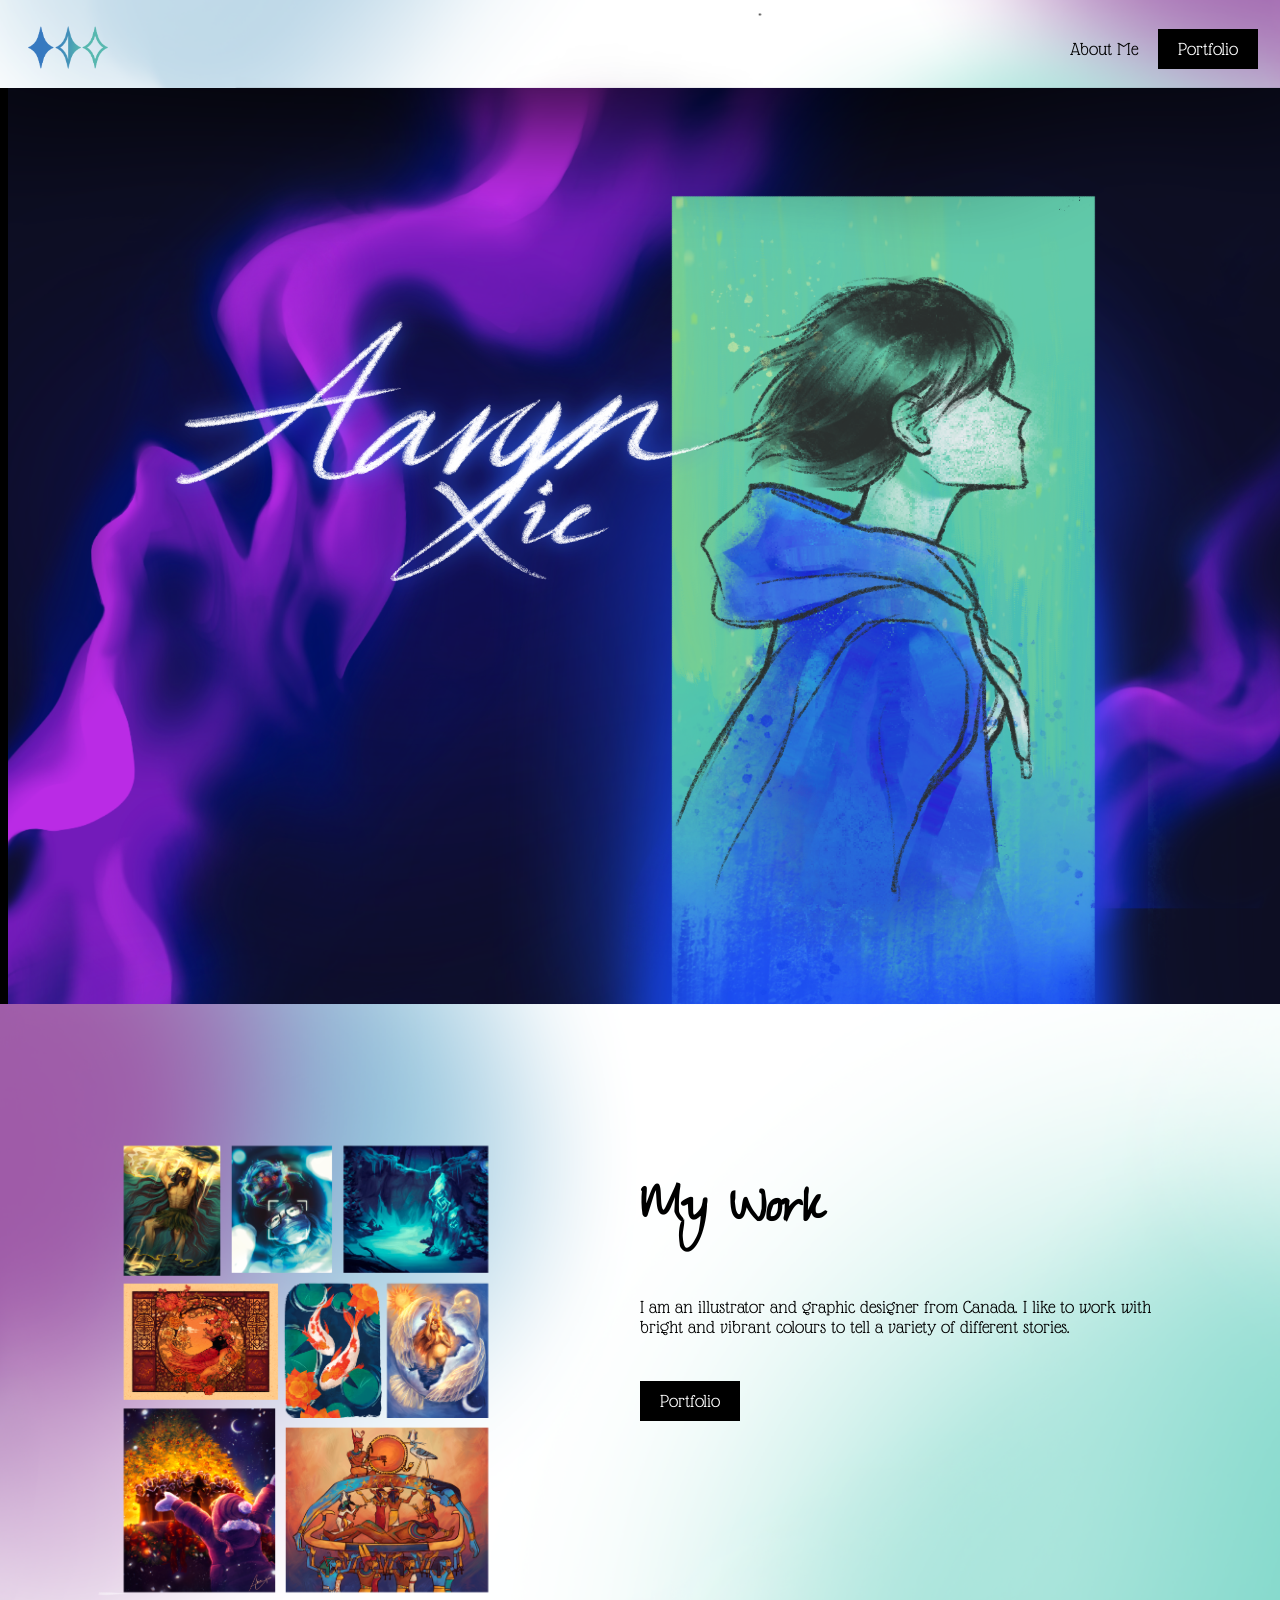
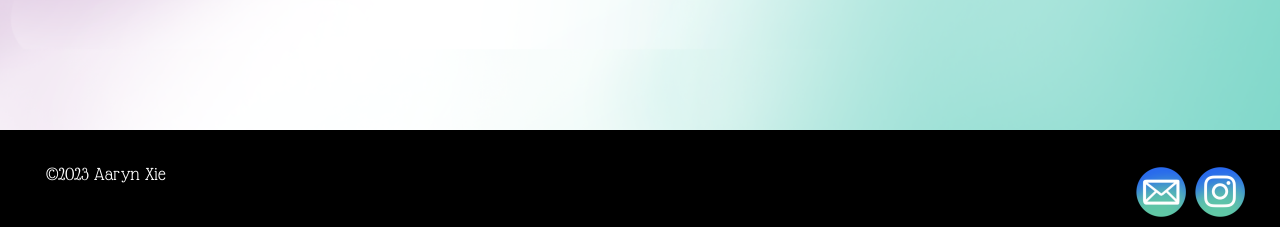
==== index.html @ 36c3794f "Update and rename home.html to index.html" ====
<!--please view at around 1200px and 500px-->
<!DOCTYPE html>
<html lang="en-ca">
    <head>
        <meta charset="UTF-8">
        <meta name="viewport" content="initial-scale=1.0, width=device-width">
        <title>Aaryn Xie</title>
        <link rel="stylesheet" href="style.css">
        <link rel="stylesheet" href="https://fonts.googleapis.com/css?family=Glass+Antiqua|Zeyada">
    </head>

    <body>
        <div class="website" id="home">
            <!--this is my header-->
            <div class="header">
                <img id="header-background" src="photos/headerbg.png"
                    alt="the header background: a white bar with colourful splashes of blue and purple">
                <a class="home-button" href="/"><img src="photos/headerhome.png"
                        alt="the home button: 3 sparkles" /></a>
                <div class="nav">
                    <ul>
                        <li><span class="aboutme"><a href="/aboutme">About Me</a></span> </li>
                        <li><span class="portfolio"><a href="/portfolio">Portfolio</a></span></li>
                    </ul>
                </div>
            </div>
            <div class="content">
                <!--this is the top section of my homescreen, displaying an image of a drawing of me and my name-->
                <div id="home-top">
                    <img id="home-background1" src="photos/home/homebg1.png"
                        alt="the top home background: a black background with swirls of purple">
                </div>
                <!--this is the bottom section of my homescreen, displaying a preview of my portfolio as well as a paragraph directing the view to my portfolio-->
                <div id="home-bottom">
                    <img id="home-background2" src="photos/home/homebg2.png"
                        alt="the bottom home background: a white background with colourful splashes of blue and purple">
                    <div id="home-bottom-content">
                        <!--the portfolio preview-->
                        <div id="home-bottom-left">
                            <img id="homeportfolio" src="photos/home/homeportfolio.png"
                                alt="a preview of my work included in my portfolio">
                        </div>
                        <!--the paragraph about my portfolio-->
                        <div id="home-bottom-right">
                            <h1 class="title" id="home-bottom-title">My Work</h1>
                            <p>I am an illustrator and graphic designer from Canada. I like to work with bright and vibrant
                                colours to tell a variety of different stories.</p>
                            <span class="portfolio"><a href="/portfolio">Portfolio</a></span>
                        </div>
                    </div>
                </div>
            </div>
            <!--this is my footer-->
            <div class="footer">
                <p>©2023 Aaryn Xie</p>
                <div class="footer-images">
                    <a href="mailto:a34xie@uwaterloo.ca"><img src="photos/email logo.png" alt="email logo"></a>
                    <a target="_blank" href="https://www.instagram.com/rynn.illust/"><img src="photos/instagram logo.png"
                            alt="instagram logo"></a>
                </div>
            </div>
        </div>
    </body>
</html>
---- style.css ----
/* elements on multiple pages */

body {
    font-family: 'Glass Antiqua', Times, serif;
    background-color: black;
    font-size: 1.2em;
}

.title {
    color: white;
    font-family: 'Zeyada', 'Lucida Handwriting', cursive;
    font-size: 3em;
}

/* make the container the same height as its child elements*/
.content {
    display: table;
}

.content>* {
    display: table;
}

/* make portfolio images bigger on hover */
.bigger {
    transition: .3s ease-in-out;
}

.bigger:hover {
    transform: scale(2.05);
}

/* header */

.header {
    width: 100%;
    height: 50px;
    padding: 20px;
    position: fixed;
    z-index: 1;
}

#header-background {
    width: 120%;
    height: 100px;
    position: absolute;
    top: -20px;
    left: -50px;
}

.home-button>img {
    width: 80px;
    height: auto;
    position: relative;
    top: -2px;
}

/* navigation bar */
.nav {
    position: absolute;
    float: right;
    right: 70px;
    top: 13%;
}

li {
    display: inline;
    position: relative;
}

.portfolio a:link,
.portfolio a:visited {
    background-color: black;
    padding: 10px 20px 10px 20px;
    text-decoration: none;
    color: white;
}

.portfolio a:hover {
    background-color: #004691;
}

.portfolio a:active {
    background-color: #0e8bc5;
}

/* make the portfolio link blue when you're on the portfolio page */
#portfolio-link a:link,
a:visited {
    background-color: #004691;
}

.aboutme a:link,
.aboutme a:visited,
.aboutme a:active {
    padding: 15px;
    text-decoration: none;
    color: black;
}

.aboutme a:hover {
    color: #004691;
}

/* make the about me link blue when you're on the about me page */
#aboutme-link a {
    color: #004691;
    font-weight: 900;
}

/* home page */

/* top half of home page */
#home-background1 {
    width: 105%;
    height: auto;
    max-height: 1500px;
    position: relative;
    z-index: -2;
}

/* bottom half of home page */
#home-bottom {
    z-index: -1;
    margin: -40px;
}

#home-bottom>img {
    position: relative;
    width: 100%;
    height: auto;
}

#home-background2 {
    z-index: -1;
    width: 100%;
    height: auto;
    min-height: 400px;
}

#home-bottom-content {
    margin-top: -45%;
}

#home-bottom-left {
    margin-left: 10%;
    width: 30%;
    height: auto;
    z-index: 1;
    float: left;
}

#homeportfolio {
    width: 100%;
    height: auto;
}

#home-bottom-right {
    width: 40%;
    height: auto;
    padding: 0 10% 10% 10%;
    position: relative;
    float: left;
}

#home-bottom-right p {
    margin-bottom: 10%;
}

#home-bottom-title {
    color: black;
}

/* about me page */

/* top half of about me page */
.aboutme-top {
    width: 100%;
    height: auto;
    position: relative;
    top: 80px;
    z-index: -1;
}

#aboutme-background1 {
    width: 105%;
    height: auto;
    max-height: 900px;
    position: relative;
    top: -100px;
}

.left-column {
    width: 50%;
    height: 80%;
    position: absolute;
    left: 0px;
    top: 0px;
}

#aboutme-profile {
    width: 80%;
    height: auto;
    position: absolute;
    top: 10%;
    left: 7%;
}

.right-column {
    width: 50%;
    height: auto;
    float: right;
    position: absolute;
    left: 50%;
    top: 0px;
    padding: 5%;
}

p.introduction {
    color: white;
    margin-left: 10%;
    max-width: 60%;
    line-height: 1.8;
}

#signature {
    width: 25%;
    height: auto;
    margin-left: 55%;
}

/* bottom half of about me page */
.aboutme-bottom {
    margin-top: -2%;
}

#aboutme-background2 {
    width: 105%;
    height: auto;
    max-height: 1300px;
}

/* table */
.education-background {
    text-align: center;
    position: relative;
    margin-top: -82%;
}

table,
th,
td {
    border: 1px solid black;
    border-collapse: collapse;
    padding: 20px;
    text-align: center;
}

table {
    width: 40%;
    height: auto;
    background-color: #bce1cc;
    margin-left: auto;
    margin-right: auto;
}

th {
    background-color: #0383c3;
    color: white;
}

tr:hover {
    background-color: #91d5c7;
}

/* form */
#contactme {
    text-align: center;
    margin-top: 5%;
}

#contact-form {
    color: white;
    width: 40%;
    height: auto;
    margin: 0 auto;
}

input[type=text],
textarea {
    width: 100%;
    padding: 2%;
    box-sizing: border-box;
    margin: 1% 0 3% 0;
    resize: vertical;
    font-family: 'Glass Antiqua', Times, serif;
    background-color: #bce1cc;
    border: none;
}

::placeholder {
    color: #004691;
    font-size: 1.2em;
}

input[type=text]:focus,
textarea:focus {
    background-color: #91d5ae;
    outline: none;
    border: none;
}

input[type=submit] {
    background-color: #2246b4;
    color: white;
    padding: 12px 20px;
    margin-top: 2%;
    border: none;
    cursor: pointer;
}

input[type=submit]:hover {
    background-color: rgb(0, 98, 173);
}

/* portfolio */

/* introduction section */
#portfolio-intro {
    position: relative;
    padding: 10%;
    color: white;
}

#portfolio-intro-left {
    width: 30%;
    height: auto;
    padding-left: 5%;
    position: relative;
    float: left;
}

#portfolio-intro-right {
    width: 60%;
    height: auto;
    position: relative;
    float: left;
    line-height: 1.8;
    padding: 2%;
}

/* world origins section */
.world-origins {
    position: relative;
    margin-right: 15%;
    padding: 2%;
    color: white;
    text-align: right;
}

.world-origins img {
    width: 25%;
    height: auto;
    margin: 1%;
}

#world-origins-right {
    position: relative;
    float: right;
    width: 30%;
}

#world-origins-right img {
    width: 100%;
    height: auto;
}

/* miscellaneous section */
.miscellaneous {
    margin: 0% 15% 15% 15%;
    text-align: center;
}

.miscellaneous img {
    margin: 1%;
}

#miscellaneous1 {
    width: 40%;
    height: auto;
}


#miscellaneous2 {
    width: 25%;
    height: auto;
}

#miscellaneous3 {
    width: 26%;
    height: auto;
}

#miscellaneous4 {
    width: 21%;
    height: auto;
}

#miscellaneous5 {
    width: 21%;
    height: auto;
}

#miscellaneous6 {
    width: 50%;
    height: auto;
}

/* footer */

.footer {
    background-color: black;
    margin: 15% 1% 1% -2%;
    padding: 0 5% 0 5%;
    color: white;
    width: 95%;
    height: 50px;
    z-index: 1;
}

.footer img {
    width: 3%;
    height: auto;
    min-width: 50px;
    min-height: 50px;
    margin: -3% 0.5% 0.5% 0.5%;
}

.footer-images {
    float: right;
    text-align: right;
    margin-top: -2%;
}

#portfolio .footer {
    margin-top: -5%;
}

/* responsive design */

@media screen and (max-width: 800px) {
    body {
        font-size: 1em;
    }

    #home-top {
        margin-top: 50px;
    }

    li {
        top: 3px;
    }

    #home-bottom-content {
        margin-top: -55%;
    }

    /* about me */
    #aboutme-background1 {
        height: 1100px;
        max-height: 1100px;
    }

    .left-column {
        width: 100%;
    }

    .right-column {
        width: 100%;
        left: 5%;
        float: none;
        top: 42%;
    }

    p.introduction {
        margin-left: 0;
        max-width: 80%;
    }

    #aboutme-background2 {
        height: 1000px;
        margin-top: -2%;
    }

    table {
        width: 80%;
    }

    .education-background {
        margin-top: -200%;
    }

    #contact-form {
        width: 80%;
    }

    /* portfolio */
    #portfolio-intro {
        margin-top: 100px;
    }

    .world-origins img {
        width: 40%;
    }

    #world-origins-right {
        float: none;
        width: 80%;
        margin-left: 15%;
    }

    .miscellaneous {
        margin: 0 5% 0 5%;
    }

    #miscellaneous1 {
        width: 80%;
    }

    #miscellaneous2 {
        width: 38%;
    }

    #miscellaneous3 {
        width: 38%;
    }

    #miscellaneous4 {
        width: 38%;
    }

    #miscellaneous5 {
        width: 38%;
    }

    #miscellaneous6 {
        width: 80%;
    }

    #portfolio .footer {
        margin-top: 5%;
    }
}
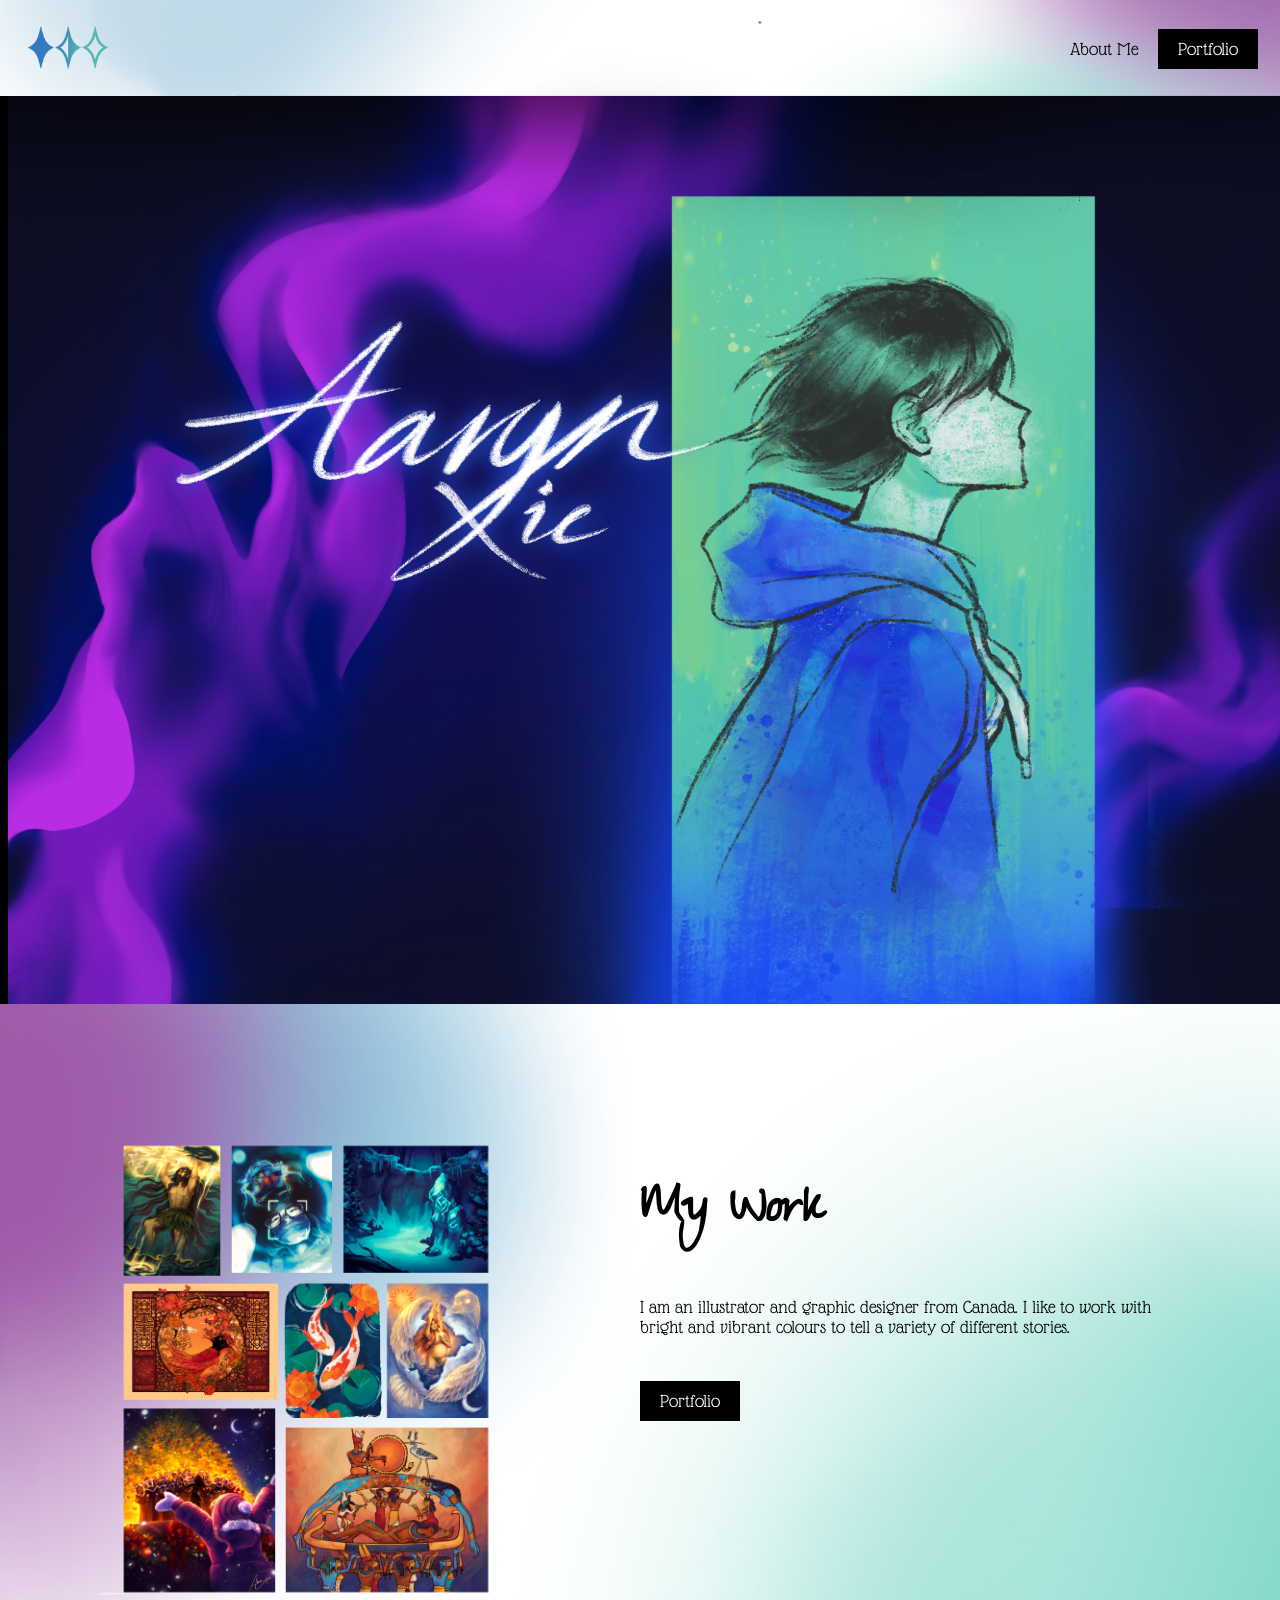
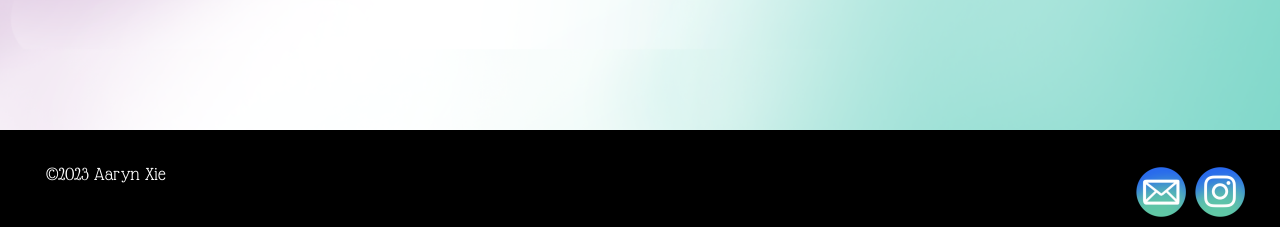
==== commit ffa32dc3: "Update index.html" ====
--- a/index.html
+++ b/index.html
@@ -1,4 +1,5 @@
-<!--please view at around 1200px and 500px-->
+<!--please view at around 1500px and 500px-->
+<!--note: I used <img> as backgrounds instead of background-image in CSS because I wanted to make the background be able to stretch for a responsive design-->
 <!DOCTYPE html>
 <html lang="en-ca">
     <head>
--- a/style.css
+++ b/style.css
@@ -44,7 +44,7 @@
     width: 120%;
     height: 100px;
     position: absolute;
-    top: -20px;
+    top: -12px;
     left: -50px;
 }
 
@@ -550,4 +550,4 @@
     #portfolio .footer {
         margin-top: 5%;
     }
-}+}
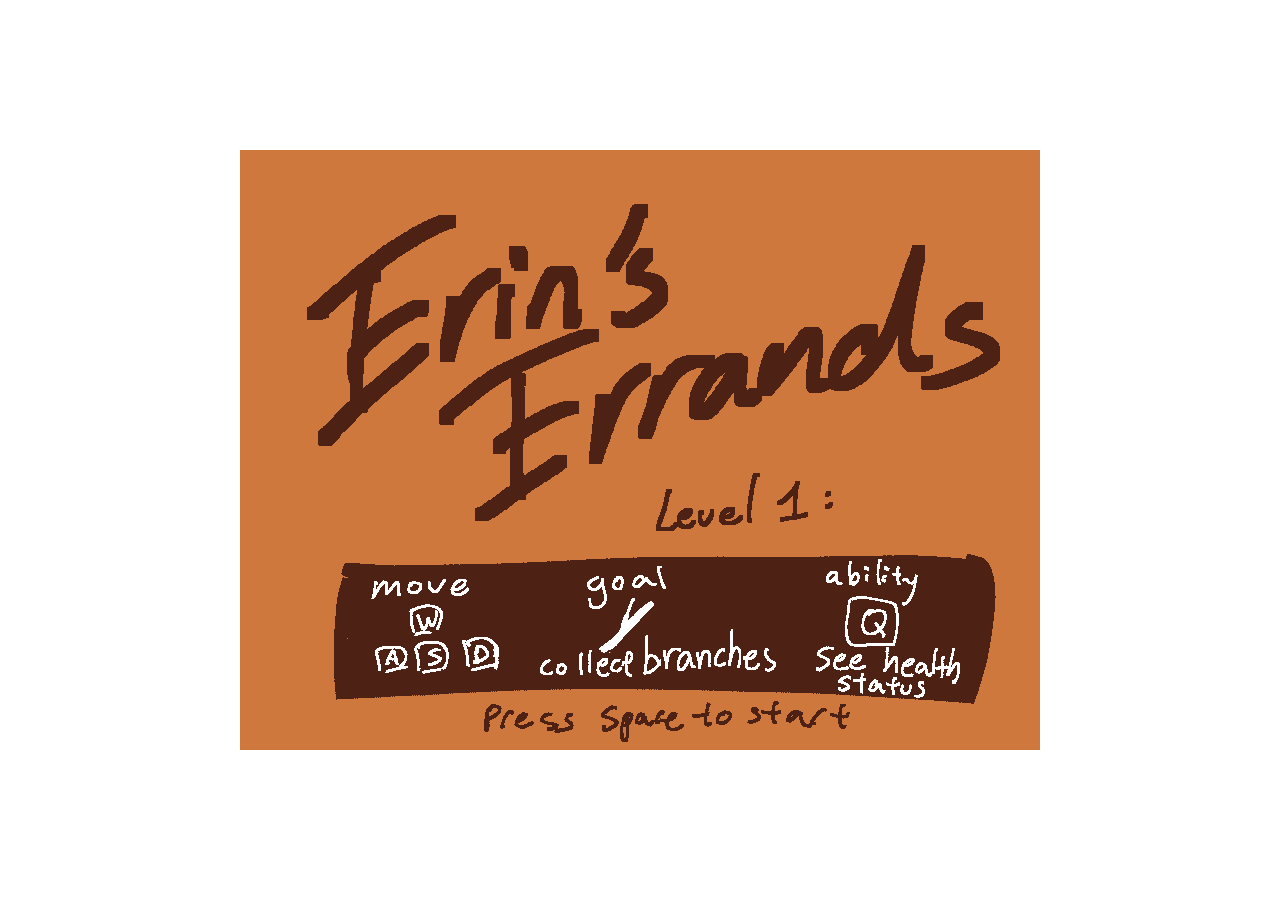
==== commit 4f81685e: "added files" ====
--- a/index.html
+++ b/index.html
@@ -1,65 +1,28 @@
-<!--please view at around 1500px and 500px-->
-<!--note: I used <img> as backgrounds instead of background-image in CSS because I wanted to make the background be able to stretch for a responsive design-->
 <!DOCTYPE html>
-<html lang="en-ca">
-    <head>
-        <meta charset="UTF-8">
-        <meta name="viewport" content="initial-scale=1.0, width=device-width">
-        <title>Aaryn Xie</title>
-        <link rel="stylesheet" href="style.css">
-        <link rel="stylesheet" href="https://fonts.googleapis.com/css?family=Glass+Antiqua|Zeyada">
-    </head>
+<html lang="en">
+  <head>
+    <meta charset="utf-8" />
+    <meta name="viewport" content="width=device-width, initial-scale=1.0" />
 
-    <body>
-        <div class="website" id="home">
-            <!--this is my header-->
-            <div class="header">
-                <img id="header-background" src="photos/headerbg.png"
-                    alt="the header background: a white bar with colourful splashes of blue and purple">
-                <a class="home-button" href="/"><img src="photos/headerhome.png"
-                        alt="the home button: 3 sparkles" /></a>
-                <div class="nav">
-                    <ul>
-                        <li><span class="aboutme"><a href="/aboutme">About Me</a></span> </li>
-                        <li><span class="portfolio"><a href="/portfolio">Portfolio</a></span></li>
-                    </ul>
-                </div>
-            </div>
-            <div class="content">
-                <!--this is the top section of my homescreen, displaying an image of a drawing of me and my name-->
-                <div id="home-top">
-                    <img id="home-background1" src="photos/home/homebg1.png"
-                        alt="the top home background: a black background with swirls of purple">
-                </div>
-                <!--this is the bottom section of my homescreen, displaying a preview of my portfolio as well as a paragraph directing the view to my portfolio-->
-                <div id="home-bottom">
-                    <img id="home-background2" src="photos/home/homebg2.png"
-                        alt="the bottom home background: a white background with colourful splashes of blue and purple">
-                    <div id="home-bottom-content">
-                        <!--the portfolio preview-->
-                        <div id="home-bottom-left">
-                            <img id="homeportfolio" src="photos/home/homeportfolio.png"
-                                alt="a preview of my work included in my portfolio">
-                        </div>
-                        <!--the paragraph about my portfolio-->
-                        <div id="home-bottom-right">
-                            <h1 class="title" id="home-bottom-title">My Work</h1>
-                            <p>I am an illustrator and graphic designer from Canada. I like to work with bright and vibrant
-                                colours to tell a variety of different stories.</p>
-                            <span class="portfolio"><a href="/portfolio">Portfolio</a></span>
-                        </div>
-                    </div>
-                </div>
-            </div>
-            <!--this is my footer-->
-            <div class="footer">
-                <p>©2023 Aaryn Xie</p>
-                <div class="footer-images">
-                    <a href="mailto:a34xie@uwaterloo.ca"><img src="photos/email logo.png" alt="email logo"></a>
-                    <a target="_blank" href="https://www.instagram.com/rynn.illust/"><img src="photos/instagram logo.png"
-                            alt="instagram logo"></a>
-                </div>
-            </div>
-        </div>
-    </body>
+    <title>Sketch</title>
+
+    <link rel="stylesheet" type="text/css" href="style.css" />
+
+    <script src="libraries/p5.min.js"></script>
+    <script src="libraries/p5.sound.min.js"></script>
+
+    <link rel="shortcut icon" href="#" />
+  </head>
+
+  <body>
+    <script src="sketch.js"></script>
+    <script src="drawcharacter.js"></script>
+    <script src="drawbackground.js"></script>
+    <script src="collisions.js"></script>
+    <script src="drawui.js"></script>
+    <script src="drawscreens.js"></script>
+    <script src="somacheck.js"></script>
+    <script src="playsound.js"></script>
+    <script src="dialogue.js"></script>
+  </body>
 </html>
--- a/style.css
+++ b/style.css
@@ -1,553 +1,14 @@
-/* elements on multiple pages */
-
+html,
 body {
-    font-family: 'Glass Antiqua', Times, serif;
-    background-color: black;
-    font-size: 1.2em;
+  margin: 0;
+  padding: 0;
+  display: flex;
+  justify-content: center;
+  align-items: center;
+  height: 100vh;
+  /* Full viewport height */
 }
 
-.title {
-    color: white;
-    font-family: 'Zeyada', 'Lucida Handwriting', cursive;
-    font-size: 3em;
-}
-
-/* make the container the same height as its child elements*/
-.content {
-    display: table;
-}
-
-.content>* {
-    display: table;
-}
-
-/* make portfolio images bigger on hover */
-.bigger {
-    transition: .3s ease-in-out;
-}
-
-.bigger:hover {
-    transform: scale(2.05);
-}
-
-/* header */
-
-.header {
-    width: 100%;
-    height: 50px;
-    padding: 20px;
-    position: fixed;
-    z-index: 1;
-}
-
-#header-background {
-    width: 120%;
-    height: 100px;
-    position: absolute;
-    top: -12px;
-    left: -50px;
-}
-
-.home-button>img {
-    width: 80px;
-    height: auto;
-    position: relative;
-    top: -2px;
-}
-
-/* navigation bar */
-.nav {
-    position: absolute;
-    float: right;
-    right: 70px;
-    top: 13%;
-}
-
-li {
-    display: inline;
-    position: relative;
-}
-
-.portfolio a:link,
-.portfolio a:visited {
-    background-color: black;
-    padding: 10px 20px 10px 20px;
-    text-decoration: none;
-    color: white;
-}
-
-.portfolio a:hover {
-    background-color: #004691;
-}
-
-.portfolio a:active {
-    background-color: #0e8bc5;
-}
-
-/* make the portfolio link blue when you're on the portfolio page */
-#portfolio-link a:link,
-a:visited {
-    background-color: #004691;
-}
-
-.aboutme a:link,
-.aboutme a:visited,
-.aboutme a:active {
-    padding: 15px;
-    text-decoration: none;
-    color: black;
-}
-
-.aboutme a:hover {
-    color: #004691;
-}
-
-/* make the about me link blue when you're on the about me page */
-#aboutme-link a {
-    color: #004691;
-    font-weight: 900;
-}
-
-/* home page */
-
-/* top half of home page */
-#home-background1 {
-    width: 105%;
-    height: auto;
-    max-height: 1500px;
-    position: relative;
-    z-index: -2;
-}
-
-/* bottom half of home page */
-#home-bottom {
-    z-index: -1;
-    margin: -40px;
-}
-
-#home-bottom>img {
-    position: relative;
-    width: 100%;
-    height: auto;
-}
-
-#home-background2 {
-    z-index: -1;
-    width: 100%;
-    height: auto;
-    min-height: 400px;
-}
-
-#home-bottom-content {
-    margin-top: -45%;
-}
-
-#home-bottom-left {
-    margin-left: 10%;
-    width: 30%;
-    height: auto;
-    z-index: 1;
-    float: left;
-}
-
-#homeportfolio {
-    width: 100%;
-    height: auto;
-}
-
-#home-bottom-right {
-    width: 40%;
-    height: auto;
-    padding: 0 10% 10% 10%;
-    position: relative;
-    float: left;
-}
-
-#home-bottom-right p {
-    margin-bottom: 10%;
-}
-
-#home-bottom-title {
-    color: black;
-}
-
-/* about me page */
-
-/* top half of about me page */
-.aboutme-top {
-    width: 100%;
-    height: auto;
-    position: relative;
-    top: 80px;
-    z-index: -1;
-}
-
-#aboutme-background1 {
-    width: 105%;
-    height: auto;
-    max-height: 900px;
-    position: relative;
-    top: -100px;
-}
-
-.left-column {
-    width: 50%;
-    height: 80%;
-    position: absolute;
-    left: 0px;
-    top: 0px;
-}
-
-#aboutme-profile {
-    width: 80%;
-    height: auto;
-    position: absolute;
-    top: 10%;
-    left: 7%;
-}
-
-.right-column {
-    width: 50%;
-    height: auto;
-    float: right;
-    position: absolute;
-    left: 50%;
-    top: 0px;
-    padding: 5%;
-}
-
-p.introduction {
-    color: white;
-    margin-left: 10%;
-    max-width: 60%;
-    line-height: 1.8;
-}
-
-#signature {
-    width: 25%;
-    height: auto;
-    margin-left: 55%;
-}
-
-/* bottom half of about me page */
-.aboutme-bottom {
-    margin-top: -2%;
-}
-
-#aboutme-background2 {
-    width: 105%;
-    height: auto;
-    max-height: 1300px;
-}
-
-/* table */
-.education-background {
-    text-align: center;
-    position: relative;
-    margin-top: -82%;
-}
-
-table,
-th,
-td {
-    border: 1px solid black;
-    border-collapse: collapse;
-    padding: 20px;
-    text-align: center;
-}
-
-table {
-    width: 40%;
-    height: auto;
-    background-color: #bce1cc;
-    margin-left: auto;
-    margin-right: auto;
-}
-
-th {
-    background-color: #0383c3;
-    color: white;
-}
-
-tr:hover {
-    background-color: #91d5c7;
-}
-
-/* form */
-#contactme {
-    text-align: center;
-    margin-top: 5%;
-}
-
-#contact-form {
-    color: white;
-    width: 40%;
-    height: auto;
-    margin: 0 auto;
-}
-
-input[type=text],
-textarea {
-    width: 100%;
-    padding: 2%;
-    box-sizing: border-box;
-    margin: 1% 0 3% 0;
-    resize: vertical;
-    font-family: 'Glass Antiqua', Times, serif;
-    background-color: #bce1cc;
-    border: none;
-}
-
-::placeholder {
-    color: #004691;
-    font-size: 1.2em;
-}
-
-input[type=text]:focus,
-textarea:focus {
-    background-color: #91d5ae;
-    outline: none;
-    border: none;
-}
-
-input[type=submit] {
-    background-color: #2246b4;
-    color: white;
-    padding: 12px 20px;
-    margin-top: 2%;
-    border: none;
-    cursor: pointer;
-}
-
-input[type=submit]:hover {
-    background-color: rgb(0, 98, 173);
-}
-
-/* portfolio */
-
-/* introduction section */
-#portfolio-intro {
-    position: relative;
-    padding: 10%;
-    color: white;
-}
-
-#portfolio-intro-left {
-    width: 30%;
-    height: auto;
-    padding-left: 5%;
-    position: relative;
-    float: left;
-}
-
-#portfolio-intro-right {
-    width: 60%;
-    height: auto;
-    position: relative;
-    float: left;
-    line-height: 1.8;
-    padding: 2%;
-}
-
-/* world origins section */
-.world-origins {
-    position: relative;
-    margin-right: 15%;
-    padding: 2%;
-    color: white;
-    text-align: right;
-}
-
-.world-origins img {
-    width: 25%;
-    height: auto;
-    margin: 1%;
-}
-
-#world-origins-right {
-    position: relative;
-    float: right;
-    width: 30%;
-}
-
-#world-origins-right img {
-    width: 100%;
-    height: auto;
-}
-
-/* miscellaneous section */
-.miscellaneous {
-    margin: 0% 15% 15% 15%;
-    text-align: center;
-}
-
-.miscellaneous img {
-    margin: 1%;
-}
-
-#miscellaneous1 {
-    width: 40%;
-    height: auto;
-}
-
-
-#miscellaneous2 {
-    width: 25%;
-    height: auto;
-}
-
-#miscellaneous3 {
-    width: 26%;
-    height: auto;
-}
-
-#miscellaneous4 {
-    width: 21%;
-    height: auto;
-}
-
-#miscellaneous5 {
-    width: 21%;
-    height: auto;
-}
-
-#miscellaneous6 {
-    width: 50%;
-    height: auto;
-}
-
-/* footer */
-
-.footer {
-    background-color: black;
-    margin: 15% 1% 1% -2%;
-    padding: 0 5% 0 5%;
-    color: white;
-    width: 95%;
-    height: 50px;
-    z-index: 1;
-}
-
-.footer img {
-    width: 3%;
-    height: auto;
-    min-width: 50px;
-    min-height: 50px;
-    margin: -3% 0.5% 0.5% 0.5%;
-}
-
-.footer-images {
-    float: right;
-    text-align: right;
-    margin-top: -2%;
-}
-
-#portfolio .footer {
-    margin-top: -5%;
-}
-
-/* responsive design */
-
-@media screen and (max-width: 800px) {
-    body {
-        font-size: 1em;
-    }
-
-    #home-top {
-        margin-top: 50px;
-    }
-
-    li {
-        top: 3px;
-    }
-
-    #home-bottom-content {
-        margin-top: -55%;
-    }
-
-    /* about me */
-    #aboutme-background1 {
-        height: 1100px;
-        max-height: 1100px;
-    }
-
-    .left-column {
-        width: 100%;
-    }
-
-    .right-column {
-        width: 100%;
-        left: 5%;
-        float: none;
-        top: 42%;
-    }
-
-    p.introduction {
-        margin-left: 0;
-        max-width: 80%;
-    }
-
-    #aboutme-background2 {
-        height: 1000px;
-        margin-top: -2%;
-    }
-
-    table {
-        width: 80%;
-    }
-
-    .education-background {
-        margin-top: -200%;
-    }
-
-    #contact-form {
-        width: 80%;
-    }
-
-    /* portfolio */
-    #portfolio-intro {
-        margin-top: 100px;
-    }
-
-    .world-origins img {
-        width: 40%;
-    }
-
-    #world-origins-right {
-        float: none;
-        width: 80%;
-        margin-left: 15%;
-    }
-
-    .miscellaneous {
-        margin: 0 5% 0 5%;
-    }
-
-    #miscellaneous1 {
-        width: 80%;
-    }
-
-    #miscellaneous2 {
-        width: 38%;
-    }
-
-    #miscellaneous3 {
-        width: 38%;
-    }
-
-    #miscellaneous4 {
-        width: 38%;
-    }
-
-    #miscellaneous5 {
-        width: 38%;
-    }
-
-    #miscellaneous6 {
-        width: 80%;
-    }
-
-    #portfolio .footer {
-        margin-top: 5%;
-    }
-}
+canvas {
+  display: block;
+}
